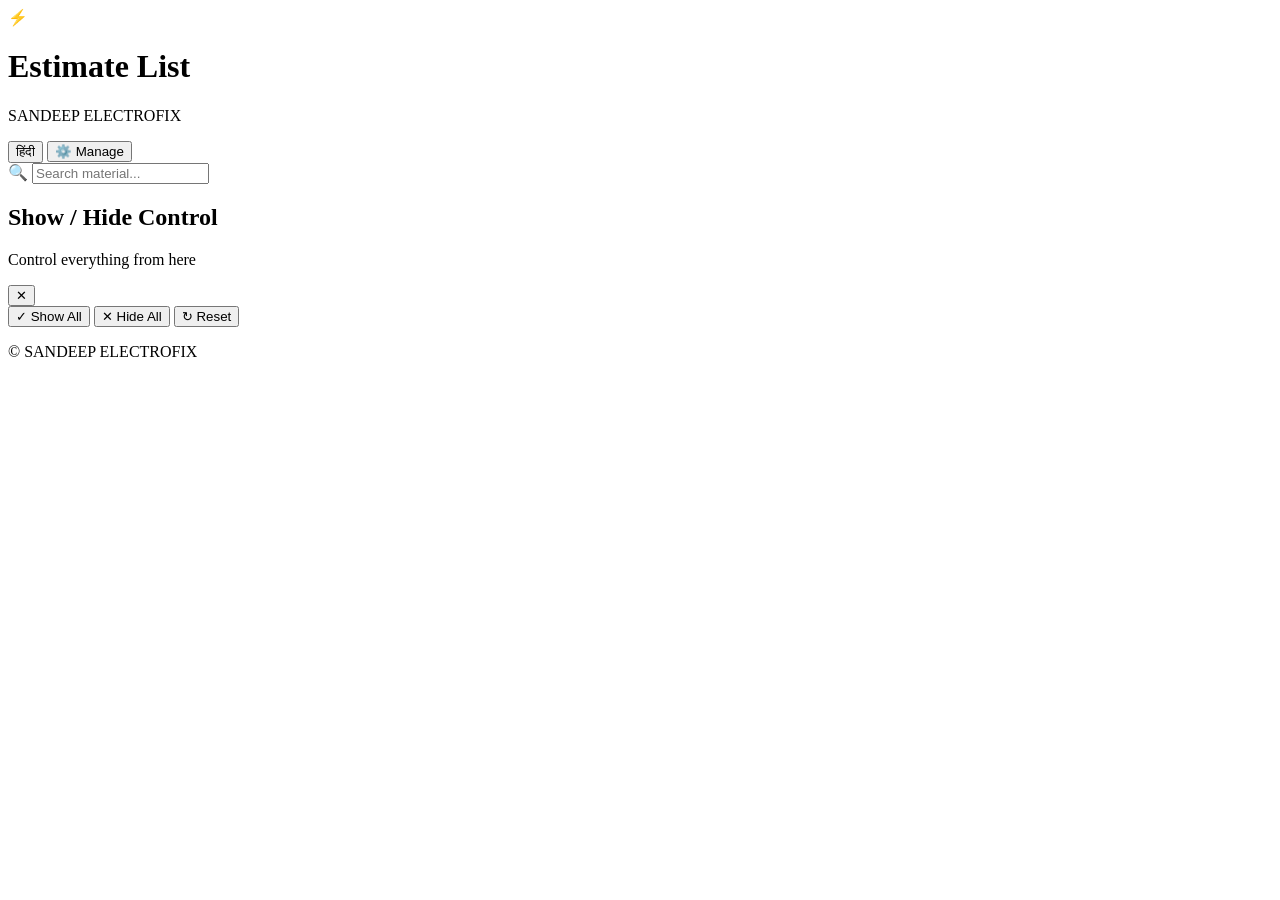
==== material estimates/index.html @ fdb000a6 "Add initial HTML structure for estimate list page" ====
<!DOCTYPE html>
<html lang="en">

<head>
    <meta charset="UTF-8">

    <meta name="viewport"
          content="width=device-width, initial-scale=1.0">

    <title>
        Estimate List - Sandeep ElectroFix
    </title>

    <link rel="stylesheet"
          href="style.css">
</head>

<body>

    <!-- =================================================
         HEADER
    ================================================== -->

    <header class="app-header">

        <div class="header-left">

            <div class="logo-icon">
                ⚡
            </div>

            <div>
                <h1>
                    Estimate List
                </h1>

                <p>
                    SANDEEP ELECTROFIX
                </p>
            </div>

        </div>


        <div class="header-actions">

            <button
                id="languageBtn"
                class="header-btn">
                हिंदी
            </button>

            <button
                id="manageBtn"
                class="header-btn">
                ⚙️ Manage
            </button>

        </div>

    </header>


    <!-- =================================================
         MAIN
    ================================================== -->

    <main class="main-container">


        <!-- SEARCH -->

        <div class="search-box">

            <span>
                🔍
            </span>

            <input
                type="text"
                id="searchInput"
                placeholder="Search material...">

        </div>


        <!-- =================================================
             NORMAL ESTIMATE LIST
        ================================================== -->

        <section
            id="estimateSection">

            <div
                id="categoryContainer"
                class="category-container">
            </div>

        </section>


        <!-- =================================================
             MANAGE PANEL
        ================================================== -->

        <section
            id="manageSection"
            class="manage-section hidden">


            <div class="manage-header">

                <div>

                    <h2>
                        Show / Hide Control
                    </h2>

                    <p>
                        Control everything from here
                    </p>

                </div>


                <button
                    id="closeManageBtn"
                    class="close-btn">

                    ✕

                </button>

            </div>


            <!-- GLOBAL CONTROLS -->

            <div class="global-controls">

                <button
                    id="showAllBtn"
                    class="control-btn show-btn">

                    ✓ Show All

                </button>


                <button
                    id="hideAllBtn"
                    class="control-btn hide-btn">

                    ✕ Hide All

                </button>


                <button
                    id="resetBtn"
                    class="control-btn reset-btn">

                    ↻ Reset

                </button>

            </div>


            <!-- TREE -->

            <div
                id="manageTree"
                class="manage-tree">
            </div>

        </section>

    </main>


    <!-- =================================================
         FOOTER
    ================================================== -->

    <footer>

        <p>
            © <span id="year"></span>
            SANDEEP ELECTROFIX
        </p>

    </footer>


    <!-- =================================================
         JAVASCRIPT
    ================================================== -->

    <script src="estimate-list.js"></script>

    <script src="app.js"></script>

</body>

</html>
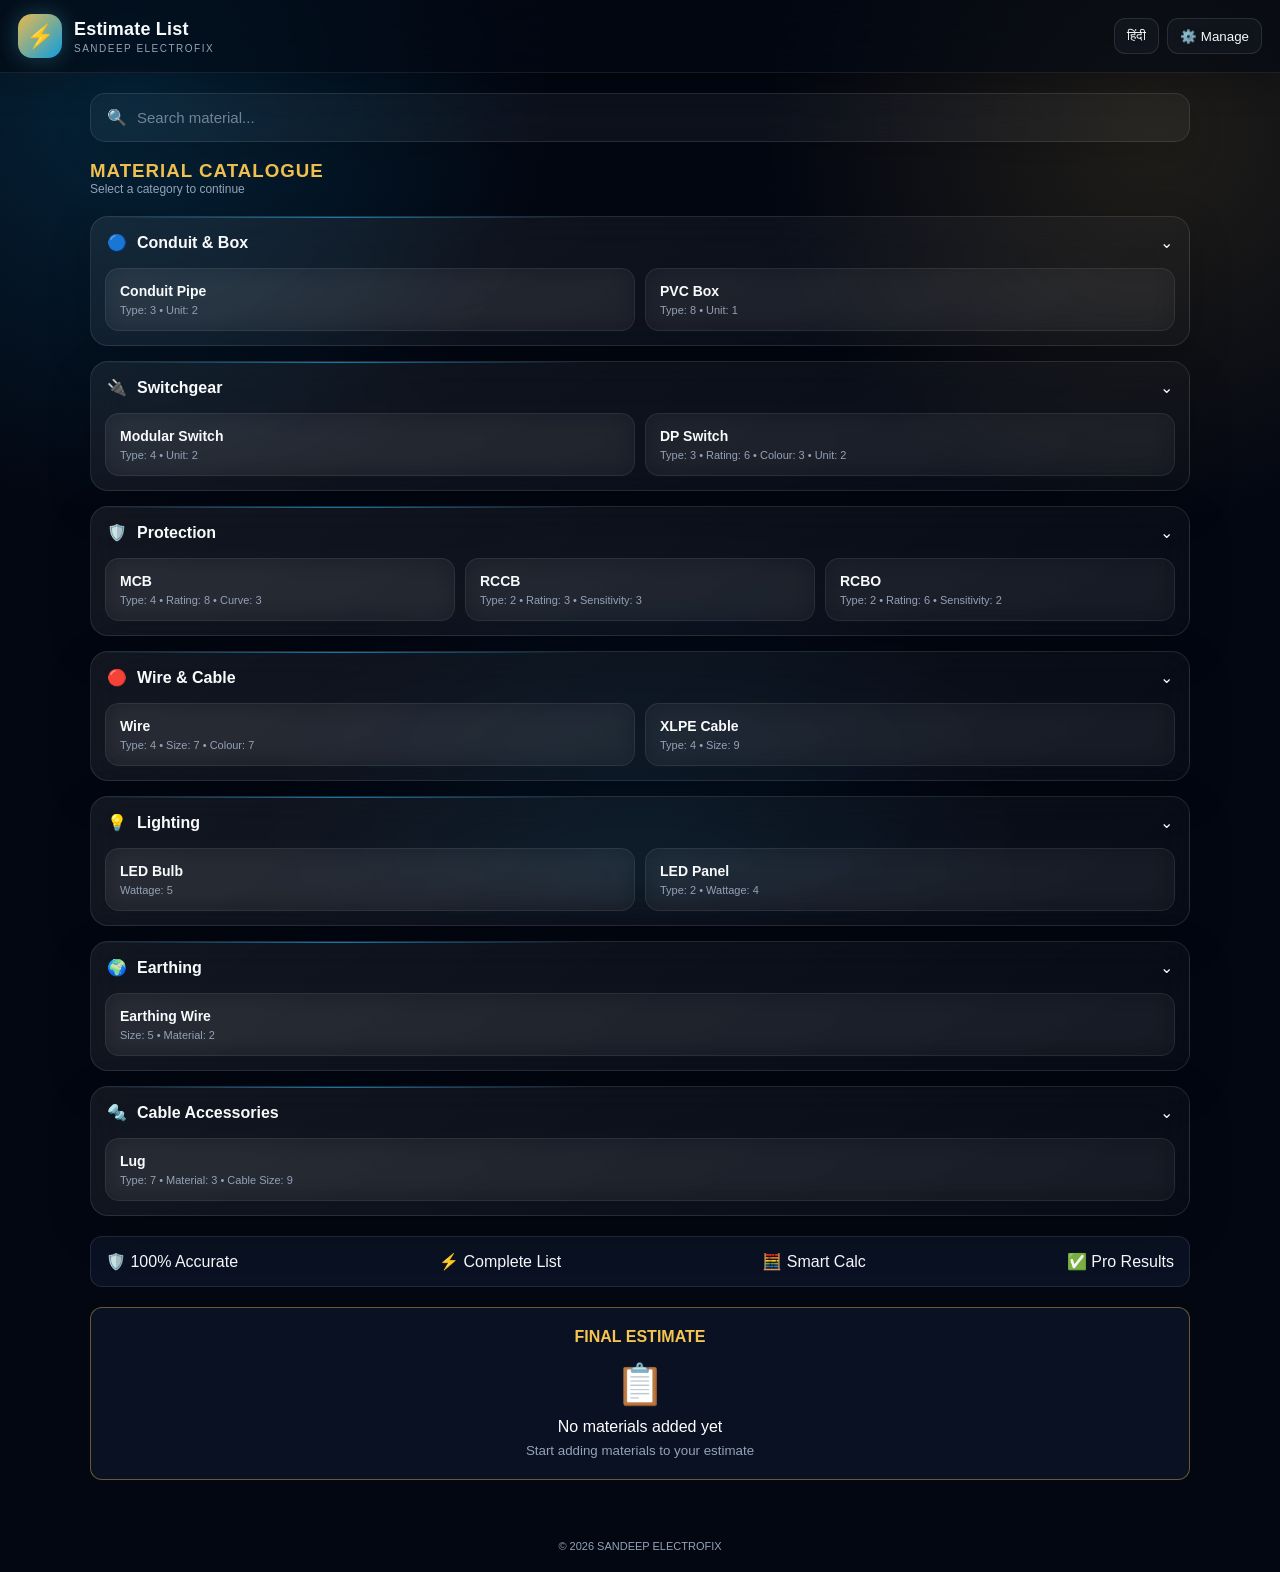
==== commit d3c9e351: "Add material catalogue and final estimate box" ====
--- a/material estimates/index.html
+++ b/material estimates/index.html
@@ -82,7 +82,33 @@
                 placeholder="Search material...">
 
         </div>
-
+<!-- Catalogue Heading -->
+<div class="section-title text-center" style="margin-bottom: 20px;">
+    <h3 style="color: #f5c451; letter-spacing: 1px;">MATERIAL CATALOGUE</h3>
+    <p style="color: #94a3b8; font-size: 12px;">Select a category to continue</p>
+</div>
+
+<!-- Category Grid (Aapka existing div) -->
+<div id="categoryContainer" class="category-container neon-grid"></div>
+
+<!-- Features Banner -->
+<div class="features-banner" style="display: flex; justify-content: space-between; background: #0A1122; padding: 15px; border-radius: 12px; margin-top: 20px; border: 1px solid rgba(255,255,255,0.1);">
+    <div class="feature">🛡️ 100% Accurate</div>
+    <div class="feature">⚡ Complete List</div>
+    <div class="feature">🧮 Smart Calc</div>
+    <div class="feature">✅ Pro Results</div>
+</div>
+
+<!-- Final Estimate Box -->
+<div class="final-estimate-box" style="background: #0A1122; padding: 20px; border-radius: 12px; margin-top: 20px; border: 1px solid rgba(245, 196, 81, 0.4); text-align: center;">
+    <h4 style="color: #f5c451; margin-bottom: 15px;">FINAL ESTIMATE</h4>
+    <div class="empty-state">
+        <div style="font-size: 40px;">📋</div>
+        <p style="color: white; margin: 10px 0 5px;">No materials added yet</p>
+        <small style="color: #94a3b8;">Start adding materials to your estimate</small>
+    </div>
+</div>
+        
 
         <!-- =================================================
              NORMAL ESTIMATE LIST
--- a/material estimates/style.css
+++ b/material estimates/style.css
@@ -0,0 +1,1302 @@
+/* =========================================================
+   SANDEEP ELECTROFIX
+   ESTIMATE LIST
+   PREMIUM GLASS / TRANSPARENT UI
+   Version 5.0
+========================================================= */
+
+:root {
+
+    --bg:
+        #030712;
+
+    --glass:
+        rgba(255,255,255,.045);
+
+    --glass-strong:
+        rgba(255,255,255,.075);
+
+    --glass-soft:
+        rgba(255,255,255,.025);
+
+    --border:
+        rgba(255,255,255,.11);
+
+    --border-blue:
+        rgba(14,165,233,.35);
+
+    --border-gold:
+        rgba(245,196,81,.35);
+
+    --gold:
+        #f5c451;
+
+    --blue:
+        #0ea5e9;
+
+    --green:
+        #22c55e;
+
+    --red:
+        #ef4444;
+
+    --text:
+        #f8fafc;
+
+    --muted:
+        #94a3b8;
+
+}
+
+
+/* =========================================================
+   RESET
+========================================================= */
+
+* {
+
+    margin: 0;
+
+    padding: 0;
+
+    box-sizing: border-box;
+
+}
+
+
+html {
+
+    scroll-behavior: smooth;
+
+}
+
+
+body {
+
+    min-height: 100vh;
+
+    color: var(--text);
+
+    font-family:
+        Arial,
+        sans-serif;
+
+    background:
+
+        radial-gradient(
+            circle at 10% 10%,
+            rgba(14,165,233,.18),
+            transparent 30%
+        ),
+
+        radial-gradient(
+            circle at 90% 15%,
+            rgba(245,196,81,.12),
+            transparent 28%
+        ),
+
+        radial-gradient(
+            circle at 50% 100%,
+            rgba(14,165,233,.08),
+            transparent 35%
+        ),
+
+        #030712;
+
+    background-attachment: fixed;
+
+}
+
+
+/* =========================================================
+   SCROLLBAR
+========================================================= */
+
+::-webkit-scrollbar {
+
+    width: 6px;
+
+}
+
+
+::-webkit-scrollbar-track {
+
+    background: transparent;
+
+}
+
+
+::-webkit-scrollbar-thumb {
+
+    background:
+        linear-gradient(
+            var(--blue),
+            var(--gold)
+        );
+
+    border-radius: 20px;
+
+}
+
+
+/* =========================================================
+   HEADER
+========================================================= */
+
+.app-header {
+
+    position: sticky;
+
+    top: 0;
+
+    z-index: 100;
+
+    display: flex;
+
+    justify-content: space-between;
+
+    align-items: center;
+
+    gap: 15px;
+
+    padding: 14px 18px;
+
+    background:
+        rgba(3,7,18,.58);
+
+    backdrop-filter:
+        blur(20px);
+
+    -webkit-backdrop-filter:
+        blur(20px);
+
+    border-bottom:
+        1px solid rgba(255,255,255,.08);
+
+    box-shadow:
+        0 10px 35px
+        rgba(0,0,0,.22);
+
+}
+
+
+/* =========================================================
+   HEADER LEFT
+========================================================= */
+
+.header-left {
+
+    display: flex;
+
+    align-items: center;
+
+    gap: 12px;
+
+}
+
+
+.logo-icon {
+
+    width: 44px;
+
+    height: 44px;
+
+    display: grid;
+
+    place-items: center;
+
+    border-radius: 14px;
+
+    background:
+        linear-gradient(
+            135deg,
+            rgba(245,196,81,.95),
+            rgba(14,165,233,.95)
+        );
+
+    color: #020617;
+
+    font-size: 23px;
+
+    box-shadow:
+
+        0 0 20px
+        rgba(14,165,233,.25),
+
+        0 0 35px
+        rgba(245,196,81,.12);
+
+}
+
+
+.app-header h1 {
+
+    font-size: 18px;
+
+    font-weight: 800;
+
+    letter-spacing: .2px;
+
+}
+
+
+.app-header p {
+
+    margin-top: 3px;
+
+    font-size: 10px;
+
+    color: var(--muted);
+
+    letter-spacing: 1.5px;
+
+}
+
+
+/* =========================================================
+   HEADER ACTIONS
+========================================================= */
+
+.header-actions {
+
+    display: flex;
+
+    gap: 8px;
+
+}
+
+
+.header-btn {
+
+    border:
+        1px solid rgba(255,255,255,.10);
+
+    background:
+        rgba(255,255,255,.045);
+
+    backdrop-filter:
+        blur(10px);
+
+    -webkit-backdrop-filter:
+        blur(10px);
+
+    color: var(--text);
+
+    padding: 9px 12px;
+
+    border-radius: 11px;
+
+    cursor: pointer;
+
+    transition:
+        .25s ease;
+
+}
+
+
+.header-btn:hover {
+
+    border-color:
+        var(--border-blue);
+
+    background:
+        rgba(14,165,233,.10);
+
+    transform:
+        translateY(-1px);
+
+    box-shadow:
+        0 0 18px
+        rgba(14,165,233,.12);
+
+}
+
+
+/* =========================================================
+   MAIN
+========================================================= */
+
+.main-container {
+
+    width:
+        min(
+            1100px,
+            calc(100% - 24px)
+        );
+
+    margin:
+        auto;
+
+    padding:
+        20px 0 40px;
+
+}
+
+
+/* =========================================================
+   SEARCH
+========================================================= */
+
+.search-box {
+
+    display: flex;
+
+    align-items: center;
+
+    gap: 10px;
+
+    padding: 14px 16px;
+
+    margin-bottom: 18px;
+
+    background:
+        rgba(255,255,255,.045);
+
+    border:
+        1px solid rgba(255,255,255,.10);
+
+    border-radius: 15px;
+
+    backdrop-filter:
+        blur(18px);
+
+    -webkit-backdrop-filter:
+        blur(18px);
+
+    box-shadow:
+        0 12px 35px
+        rgba(0,0,0,.16);
+
+    transition:
+        .25s ease;
+
+}
+
+
+.search-box:focus-within {
+
+    border-color:
+        rgba(14,165,233,.45);
+
+    box-shadow:
+        0 0 25px
+        rgba(14,165,233,.10);
+
+}
+
+
+.search-box input {
+
+    width: 100%;
+
+    border: none;
+
+    outline: none;
+
+    background: transparent;
+
+    color: var(--text);
+
+    font-size: 15px;
+
+}
+
+
+.search-box input::placeholder {
+
+    color:
+        rgba(148,163,184,.75);
+
+}
+
+
+/* =========================================================
+   CATEGORY CONTAINER
+========================================================= */
+
+.category-container {
+
+    display: grid;
+
+    gap: 15px;
+
+}
+
+
+/* =========================================================
+   CATEGORY CARD
+========================================================= */
+
+.category-card {
+
+    position: relative;
+
+    background:
+        linear-gradient(
+            145deg,
+            rgba(255,255,255,.065),
+            rgba(255,255,255,.025)
+        );
+
+    border:
+        1px solid rgba(255,255,255,.10);
+
+    border-radius: 18px;
+
+    overflow: hidden;
+
+    backdrop-filter:
+        blur(18px);
+
+    -webkit-backdrop-filter:
+        blur(18px);
+
+    box-shadow:
+        0 15px 45px
+        rgba(0,0,0,.20);
+
+    transition:
+        .25s ease;
+
+}
+
+
+.category-card::before {
+
+    content: "";
+
+    position: absolute;
+
+    top: 0;
+
+    left: 0;
+
+    width: 45%;
+
+    height: 1px;
+
+    background:
+        linear-gradient(
+            90deg,
+            transparent,
+            var(--blue),
+            transparent
+        );
+
+    opacity: .7;
+
+}
+
+
+.category-card:hover {
+
+    border-color:
+        rgba(14,165,233,.25);
+
+    box-shadow:
+        0 18px 55px
+        rgba(0,0,0,.28);
+
+}
+
+
+/* =========================================================
+   CATEGORY TITLE
+========================================================= */
+
+.category-title {
+
+    display: flex;
+
+    align-items: center;
+
+    justify-content: space-between;
+
+    padding: 16px;
+
+    cursor: pointer;
+
+    transition:
+        .2s ease;
+
+}
+
+
+.category-title:hover {
+
+    background:
+        rgba(255,255,255,.025);
+
+}
+
+
+.category-name {
+
+    display: flex;
+
+    align-items: center;
+
+    gap: 10px;
+
+    font-size: 16px;
+
+    font-weight: 700;
+
+}
+
+
+/* =========================================================
+   CATEGORY ITEMS
+========================================================= */
+
+.category-items {
+
+    display: grid;
+
+    grid-template-columns:
+        repeat(
+            auto-fit,
+            minmax(150px,1fr)
+        );
+
+    gap: 10px;
+
+    padding:
+        0 14px 14px;
+
+}
+
+
+/* =========================================================
+   MATERIAL CARD
+========================================================= */
+
+.material-card {
+
+    position: relative;
+
+    padding: 14px;
+
+    border-radius: 14px;
+
+    background:
+        rgba(255,255,255,.035);
+
+    border:
+        1px solid rgba(255,255,255,.08);
+
+    backdrop-filter:
+        blur(12px);
+
+    -webkit-backdrop-filter:
+        blur(12px);
+
+    cursor: pointer;
+
+    overflow: hidden;
+
+    transition:
+        transform .25s ease,
+        border-color .25s ease,
+        background .25s ease,
+        box-shadow .25s ease;
+
+}
+
+
+.material-card::before {
+
+    content: "";
+
+    position: absolute;
+
+    left: 0;
+
+    top: 0;
+
+    width: 3px;
+
+    height: 100%;
+
+    background:
+        linear-gradient(
+            180deg,
+            var(--blue),
+            var(--gold)
+        );
+
+    opacity: 0;
+
+    transition:
+        .25s ease;
+
+}
+
+
+.material-card:hover {
+
+    transform:
+        translateY(-3px);
+
+    border-color:
+        rgba(14,165,233,.35);
+
+    background:
+        rgba(14,165,233,.065);
+
+    box-shadow:
+        0 10px 30px
+        rgba(14,165,233,.08);
+
+}
+
+
+.material-card:hover::before {
+
+    opacity: 1;
+
+}
+
+
+.material-card h3 {
+
+    font-size: 14px;
+
+    font-weight: 700;
+
+}
+
+
+.material-card p {
+
+    margin-top: 5px;
+
+    color:
+        var(--muted);
+
+    font-size: 11px;
+
+}
+
+
+/* =========================================================
+   MANAGE SECTION
+========================================================= */
+
+.manage-section {
+
+    position: relative;
+
+    background:
+        rgba(255,255,255,.045);
+
+    border:
+        1px solid rgba(255,255,255,.11);
+
+    border-radius: 20px;
+
+    overflow: hidden;
+
+    backdrop-filter:
+        blur(22px);
+
+    -webkit-backdrop-filter:
+        blur(22px);
+
+    box-shadow:
+        0 20px 60px
+        rgba(0,0,0,.30);
+
+}
+
+
+.hidden {
+
+    display:
+        none !important;
+
+}
+
+
+/* =========================================================
+   MANAGE HEADER
+========================================================= */
+
+.manage-header {
+
+    display: flex;
+
+    justify-content: space-between;
+
+    align-items: center;
+
+    padding: 18px;
+
+    border-bottom:
+        1px solid rgba(255,255,255,.08);
+
+    background:
+        rgba(255,255,255,.025);
+
+}
+
+
+.manage-header h2 {
+
+    font-size: 18px;
+
+    font-weight: 800;
+
+}
+
+
+.manage-header p {
+
+    margin-top: 5px;
+
+    color:
+        var(--muted);
+
+    font-size: 12px;
+
+}
+
+
+/* =========================================================
+   CLOSE BUTTON
+========================================================= */
+
+.close-btn {
+
+    width: 38px;
+
+    height: 38px;
+
+    border: 1px solid
+        rgba(239,68,68,.20);
+
+    border-radius: 11px;
+
+    background:
+        rgba(239,68,68,.10);
+
+    color: #fff;
+
+    cursor: pointer;
+
+    transition:
+        .2s ease;
+
+}
+
+
+.close-btn:hover {
+
+    background:
+        rgba(239,68,68,.18);
+
+    border-color:
+        rgba(239,68,68,.40);
+
+    transform:
+        rotate(3deg);
+
+}
+
+
+/* =========================================================
+   GLOBAL CONTROLS
+========================================================= */
+
+.global-controls {
+
+    display: grid;
+
+    grid-template-columns:
+        repeat(3,1fr);
+
+    gap: 10px;
+
+    padding: 15px;
+
+    border-bottom:
+        1px solid rgba(255,255,255,.08);
+
+}
+
+
+.control-btn {
+
+    padding: 11px;
+
+    border-radius: 11px;
+
+    border:
+        1px solid rgba(255,255,255,.09);
+
+    color:
+        var(--text);
+
+    cursor: pointer;
+
+    background:
+        rgba(255,255,255,.035);
+
+    backdrop-filter:
+        blur(10px);
+
+    transition:
+        .2s ease;
+
+}
+
+
+.control-btn:hover {
+
+    transform:
+        translateY(-1px);
+
+    background:
+        rgba(255,255,255,.065);
+
+}
+
+
+.show-btn {
+
+    border-color:
+        rgba(34,197,94,.35);
+
+}
+
+
+.show-btn:hover {
+
+    box-shadow:
+        0 0 18px
+        rgba(34,197,94,.10);
+
+}
+
+
+.hide-btn {
+
+    border-color:
+        rgba(239,68,68,.35);
+
+}
+
+
+.hide-btn:hover {
+
+    box-shadow:
+        0 0 18px
+        rgba(239,68,68,.10);
+
+}
+
+
+.reset-btn {
+
+    border-color:
+        rgba(245,196,81,.35);
+
+}
+
+
+.reset-btn:hover {
+
+    box-shadow:
+        0 0 18px
+        rgba(245,196,81,.10);
+
+}
+
+
+/* =========================================================
+   TREE
+========================================================= */
+
+.manage-tree {
+
+    padding: 15px;
+
+}
+
+
+.tree-category {
+
+    margin-bottom: 12px;
+
+    border:
+        1px solid rgba(255,255,255,.08);
+
+    border-radius: 14px;
+
+    overflow: hidden;
+
+    background:
+        rgba(255,255,255,.025);
+
+}
+
+
+.tree-row {
+
+    display: flex;
+
+    align-items: center;
+
+    justify-content: space-between;
+
+    gap: 10px;
+
+    padding: 12px;
+
+    border-bottom:
+        1px solid rgba(255,255,255,.07);
+
+    transition:
+        .2s ease;
+
+}
+
+
+.tree-row:hover {
+
+    background:
+        rgba(255,255,255,.025);
+
+}
+
+
+.tree-row:last-child {
+
+    border-bottom:
+        none;
+
+}
+
+
+.tree-label {
+
+    display: flex;
+
+    align-items: center;
+
+    gap: 8px;
+
+}
+
+
+.tree-children {
+
+    padding-left: 20px;
+
+    background:
+        rgba(0,0,0,.12);
+
+}
+
+
+/* =========================================================
+   TOGGLE
+========================================================= */
+
+.toggle {
+
+    position: relative;
+
+    width: 44px;
+
+    height: 24px;
+
+    flex-shrink: 0;
+
+}
+
+
+.toggle input {
+
+    opacity: 0;
+
+    width: 0;
+
+    height: 0;
+
+}
+
+
+.slider {
+
+    position: absolute;
+
+    inset: 0;
+
+    cursor: pointer;
+
+    border-radius: 30px;
+
+    background:
+        rgba(71,85,105,.75);
+
+    border:
+        1px solid rgba(255,255,255,.10);
+
+    transition:
+        .25s ease;
+
+}
+
+
+.slider::before {
+
+    content: "";
+
+    position: absolute;
+
+    width: 18px;
+
+    height: 18px;
+
+    left: 3px;
+
+    top: 2px;
+
+    border-radius: 50%;
+
+    background:
+        #fff;
+
+    box-shadow:
+        0 2px 8px
+        rgba(0,0,0,.35);
+
+    transition:
+        .25s ease;
+
+}
+
+
+.toggle input:checked
++ .slider {
+
+    background:
+        linear-gradient(
+            90deg,
+            #16a34a,
+            var(--green)
+        );
+
+    border-color:
+        rgba(34,197,94,.45);
+
+    box-shadow:
+        0 0 14px
+        rgba(34,197,94,.18);
+
+}
+
+
+.toggle input:checked
++ .slider::before {
+
+    transform:
+        translateX(20px);
+
+}
+
+
+/* =========================================================
+   FOOTER
+========================================================= */
+
+footer {
+
+    padding: 20px;
+
+    text-align: center;
+
+    color:
+        var(--muted);
+
+    font-size: 11px;
+
+}
+
+
+/* =========================================================
+   MOBILE
+========================================================= */
+
+@media(max-width:600px) {
+
+    .app-header {
+
+        padding:
+            11px 12px;
+
+    }
+
+
+    .logo-icon {
+
+        width: 40px;
+
+        height: 40px;
+
+        font-size: 20px;
+
+    }
+
+
+    .app-header h1 {
+
+        font-size: 16px;
+
+    }
+
+
+    .app-header p {
+
+        font-size: 9px;
+
+    }
+
+
+    .header-actions {
+
+        gap: 5px;
+
+    }
+
+
+    .header-btn {
+
+        padding: 8px 9px;
+
+        font-size: 11px;
+
+    }
+
+
+    .main-container {
+
+        width:
+            calc(100% - 16px);
+
+        padding-top: 14px;
+
+    }
+
+
+    .search-box {
+
+        margin-bottom: 14px;
+
+    }
+
+
+    .category-card {
+
+        border-radius: 16px;
+
+    }
+
+
+    .category-items {
+
+        grid-template-columns:
+            repeat(2,1fr);
+
+        gap: 8px;
+
+        padding:
+            0 10px 10px;
+
+    }
+
+
+    .material-card {
+
+        padding: 12px;
+
+    }
+
+
+    .global-controls {
+
+        grid-template-columns:
+            1fr;
+
+    }
+
+
+    .manage-header {
+
+        padding: 15px;
+
+    }
+
+
+    .manage-tree {
+
+        padding: 10px;
+
+    }
+
+}
+
+
+/* =========================================================
+   SMALL MOBILE
+========================================================= */
+
+@media(max-width:380px) {
+
+    .category-items {
+
+        grid-template-columns:
+            1fr;
+
+    }
+
+
+    .header-btn {
+
+        padding:
+            7px;
+
+        font-size: 10px;
+
+    }
+
+
+    .logo-icon {
+
+        width: 38px;
+
+        height: 38px;
+
+    }
+
+}
+
+
+/* =========================================================
+   REDUCED MOTION
+========================================================= */
+
+@media(prefers-reduced-motion:reduce) {
+
+    * {
+
+        transition: none !important;
+
+        animation: none !important;
+
+        scroll-behavior: auto !important;
+
+    }
+
+}
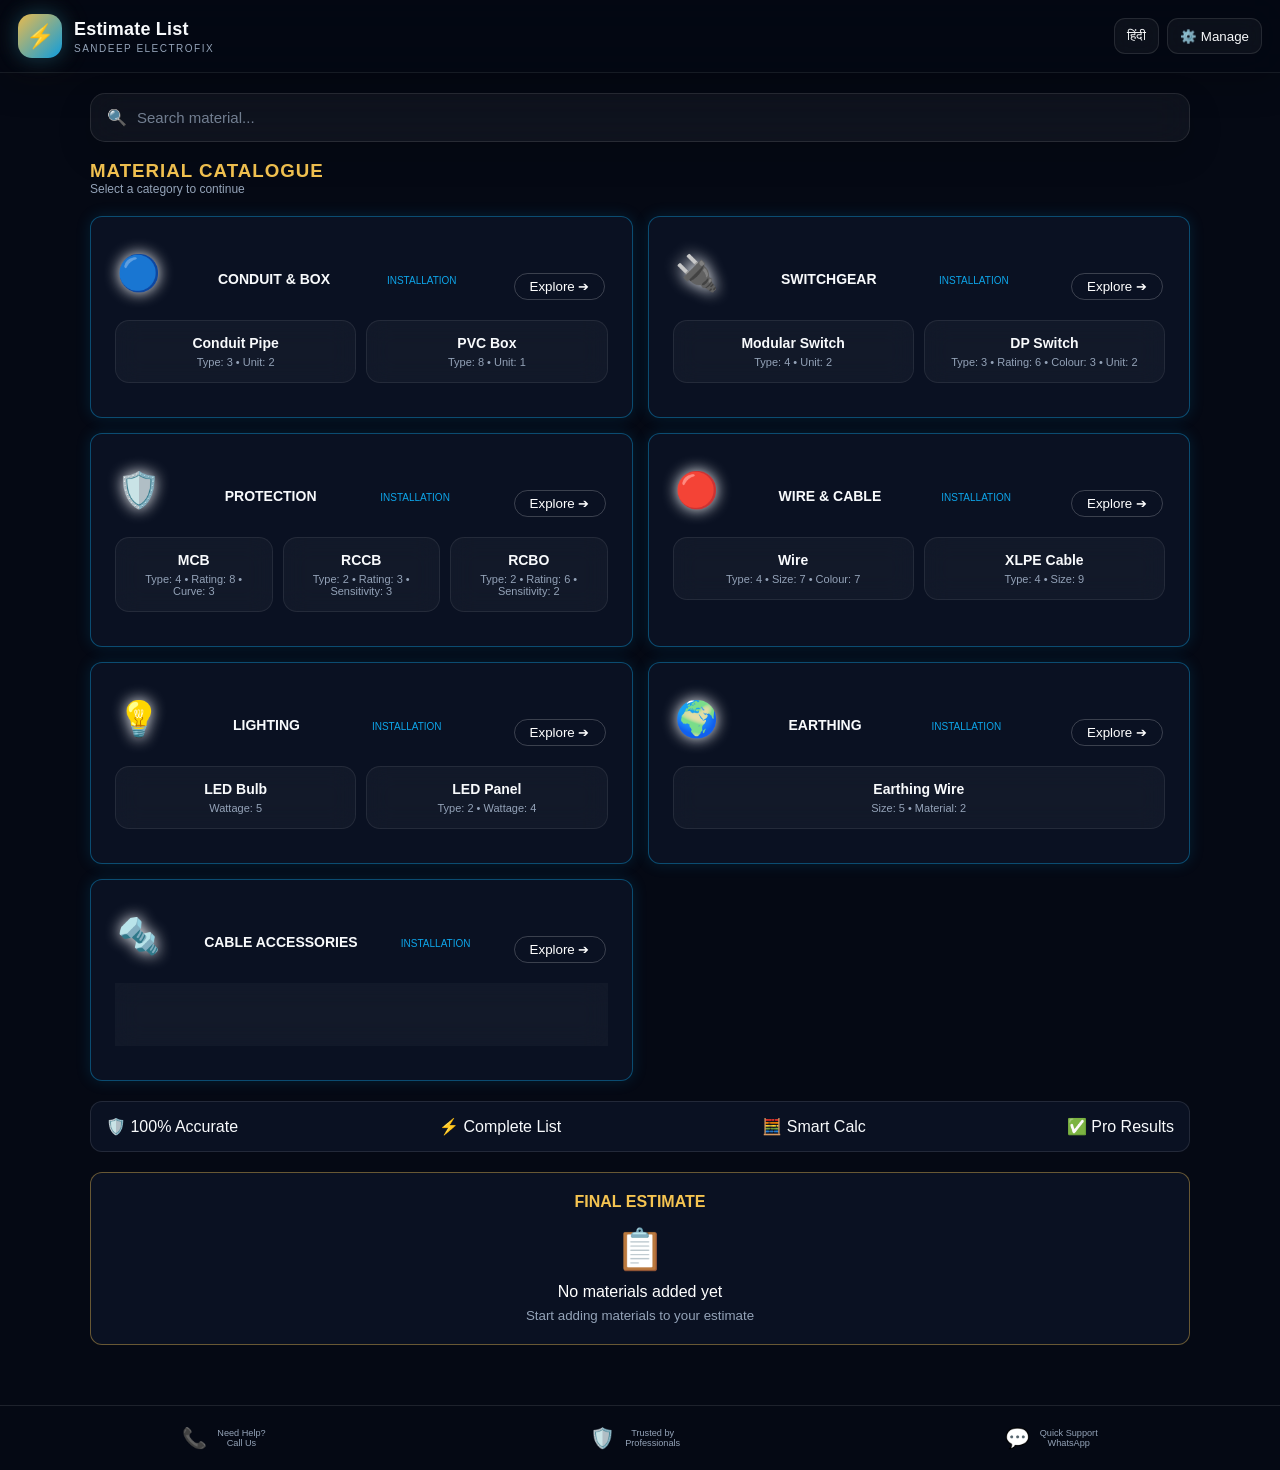
==== commit a606aa2e: "Revamp footer with contact and support information" ====
--- a/material estimates/index.html
+++ b/material estimates/index.html
@@ -209,16 +209,14 @@
          FOOTER
     ================================================== -->
 
-    <footer>
-
-        <p>
-            © <span id="year"></span>
-            SANDEEP ELECTROFIX
-        </p>
-
+    <footer style="display: flex; justify-content: space-around; padding: 20px; background: #050914; border-top: 1px solid rgba(255,255,255,0.1); margin-top: 20px;">
+        <div style="display: flex; gap: 10px; align-items: center;"><span style="font-size: 20px;">📞</span> <small>Need Help?<br>Call Us</small></div>
+        <div style="display: flex; gap: 10px; align-items: center;"><span style="font-size: 20px;">🛡️</span> <small>Trusted by<br>Professionals</small></div>
+        <div style="display: flex; gap: 10px; align-items: center;"><span style="font-size: 20px;">💬</span> <small>Quick Support<br>WhatsApp</small></div>
     </footer>
 
 
+
     <!-- =================================================
          JAVASCRIPT
     ================================================== -->
--- a/material estimates/style.css
+++ b/material estimates/style.css
@@ -1300,3 +1300,38 @@
     }
 
 }
+
+
+/* =========================================================
+   Sandeep Electrofix - Neon Theme Overrides
+========================================================= */
+
+body {
+    background: #050914 !important; 
+}
+
+.category-container {
+    display: grid;
+    grid-template-columns: repeat(2, 1fr);
+    gap: 15px;
+}
+
+.category-card {
+    background: #0A1122 !important; 
+    border-radius: 12px !important;
+    padding: 20px 10px !important;
+    text-align: center;
+    border: 1px solid rgba(14, 165, 233, 0.4) !important;
+    box-shadow: 0 0 15px rgba(14, 165, 233, 0.15) !important;
+    transition: 0.3s ease;
+}
+
+.category-card::before {
+    display: none; /* Purane design ki line ko hide karne ke liye */
+}
+
+.category-card:hover {
+    border-color: rgba(14, 165, 233, 0.8) !important;
+    box-shadow: 0 0 25px rgba(14, 165, 233, 0.4) !important;
+    transform: translateY(-2px) !important;
+}
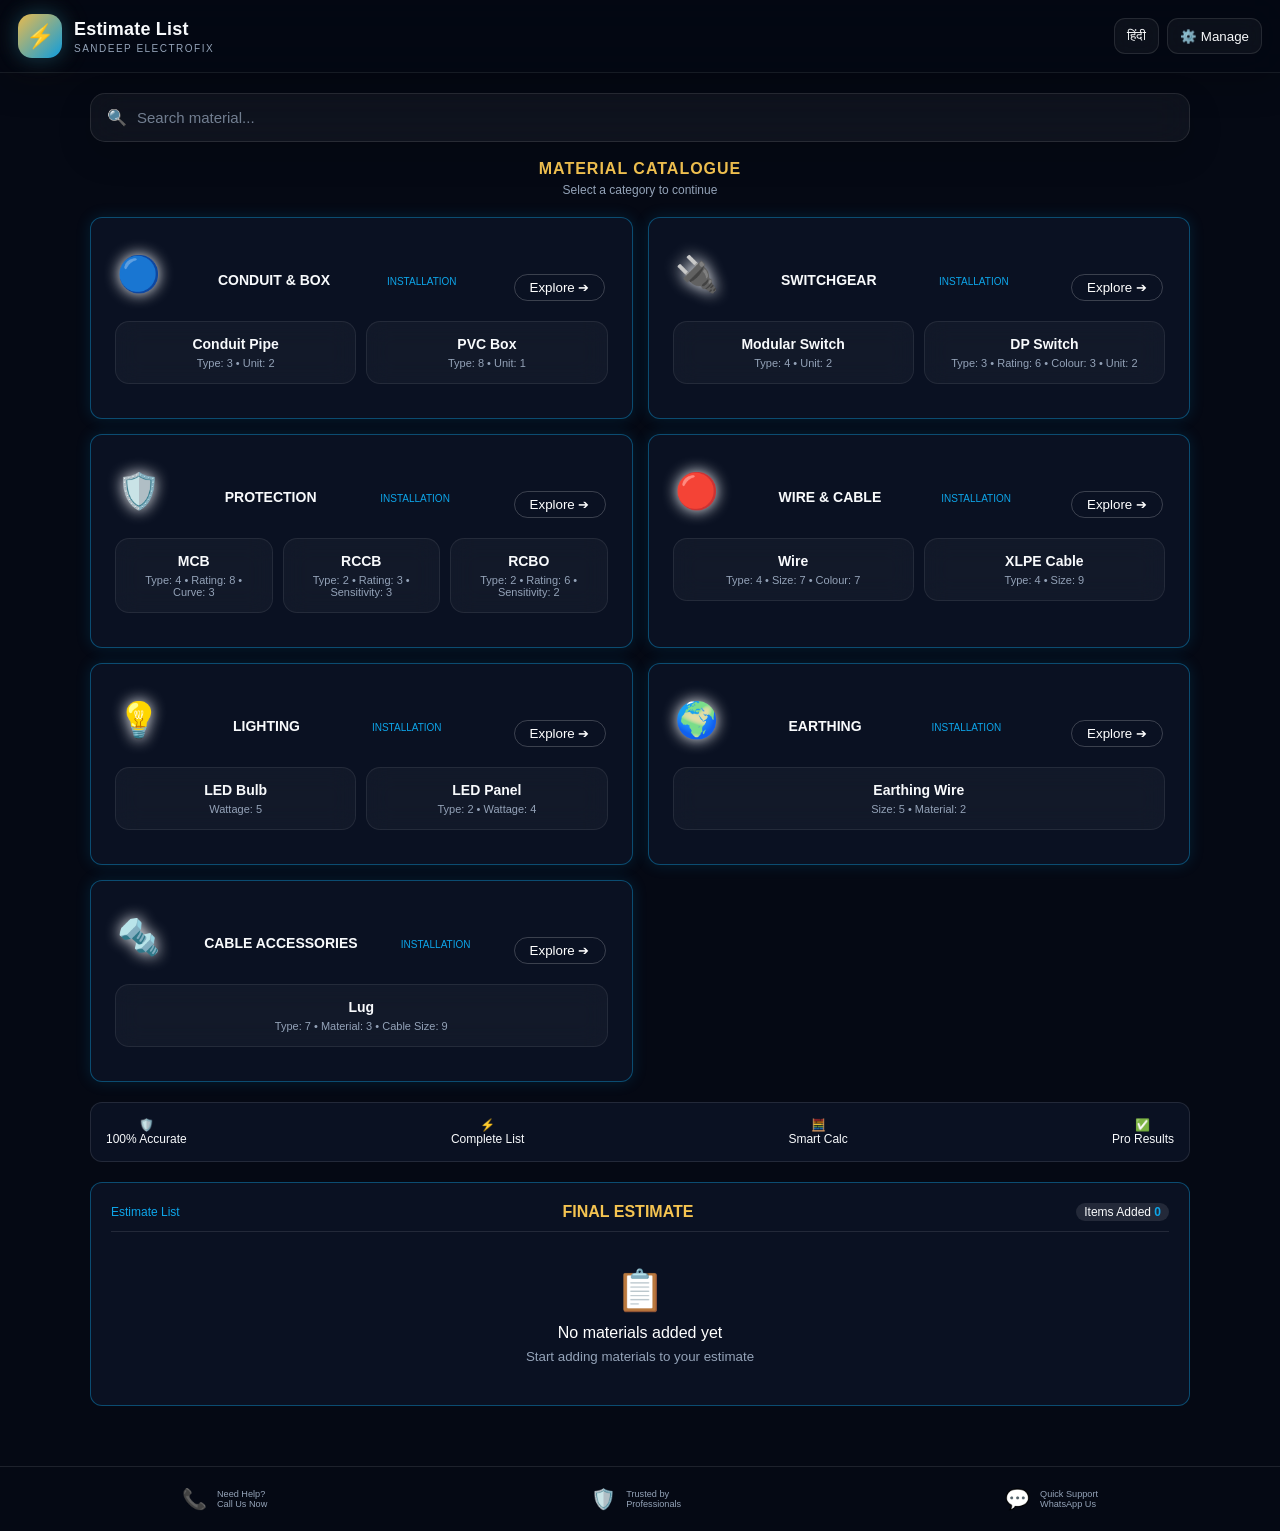
==== commit 7661d0a7: "Refactor HTML structure and improve formatting" ====
--- a/material estimates/index.html
+++ b/material estimates/index.html
@@ -3,228 +3,100 @@
 
 <head>
     <meta charset="UTF-8">
-
-    <meta name="viewport"
-          content="width=device-width, initial-scale=1.0">
-
-    <title>
-        Estimate List - Sandeep ElectroFix
-    </title>
-
-    <link rel="stylesheet"
-          href="style.css">
+    <meta name="viewport" content="width=device-width, initial-scale=1.0">
+    <title>Estimate List - Sandeep ElectroFix</title>
+    <link rel="stylesheet" href="style.css">
 </head>
 
 <body>
 
-    <!-- =================================================
-         HEADER
-    ================================================== -->
-
     <header class="app-header">
-
         <div class="header-left">
-
-            <div class="logo-icon">
-                ⚡
+            <div class="logo-icon">⚡</div>
+            <div>
+                <h1>Estimate List</h1>
+                <p>SANDEEP ELECTROFIX</p>
             </div>
-
-            <div>
-                <h1>
-                    Estimate List
-                </h1>
-
-                <p>
-                    SANDEEP ELECTROFIX
-                </p>
-            </div>
-
         </div>
 
-
         <div class="header-actions">
-
-            <button
-                id="languageBtn"
-                class="header-btn">
-                हिंदी
-            </button>
-
-            <button
-                id="manageBtn"
-                class="header-btn">
-                ⚙️ Manage
-            </button>
-
+            <button id="languageBtn" class="header-btn">हिंदी</button>
+            <button id="manageBtn" class="header-btn">⚙️ Manage</button>
         </div>
-
     </header>
-
-
-    <!-- =================================================
-         MAIN
-    ================================================== -->
 
     <main class="main-container">
 
+        <div class="search-box">
+            <span>🔍</span>
+            <input type="text" id="searchInput" placeholder="Search material...">
+        </div>
 
-        <!-- SEARCH -->
+        <section id="estimateSection">
 
-        <div class="search-box">
+            <!-- CATALOGUE HEADING -->
+            <div class="section-title" style="text-align: center; margin-bottom: 20px;">
+                <h3 style="color: #f5c451; letter-spacing: 1px; font-size: 16px;">MATERIAL CATALOGUE</h3>
+                <p style="color: #94a3b8; font-size: 12px; margin-top: 5px;">Select a category to continue</p>
+            </div>
 
-            <span>
-                🔍
-            </span>
+            <!-- CATEGORY GRID -->
+            <div id="categoryContainer" class="category-container neon-grid"></div>
 
-            <input
-                type="text"
-                id="searchInput"
-                placeholder="Search material...">
+            <!-- FEATURES BANNER -->
+            <div class="features-banner" style="display: flex; justify-content: space-between; background: #0A1122; padding: 15px; border-radius: 12px; margin-top: 20px; border: 1px solid rgba(255,255,255,0.1); font-size: 12px;">
+                <div class="feature" style="text-align: center;">🛡️<br>100% Accurate</div>
+                <div class="feature" style="text-align: center;">⚡<br>Complete List</div>
+                <div class="feature" style="text-align: center;">🧮<br>Smart Calc</div>
+                <div class="feature" style="text-align: center;">✅<br>Pro Results</div>
+            </div>
 
-        </div>
-<!-- Catalogue Heading -->
-<div class="section-title text-center" style="margin-bottom: 20px;">
-    <h3 style="color: #f5c451; letter-spacing: 1px;">MATERIAL CATALOGUE</h3>
-    <p style="color: #94a3b8; font-size: 12px;">Select a category to continue</p>
-</div>
-
-<!-- Category Grid (Aapka existing div) -->
-<div id="categoryContainer" class="category-container neon-grid"></div>
-
-<!-- Features Banner -->
-<div class="features-banner" style="display: flex; justify-content: space-between; background: #0A1122; padding: 15px; border-radius: 12px; margin-top: 20px; border: 1px solid rgba(255,255,255,0.1);">
-    <div class="feature">🛡️ 100% Accurate</div>
-    <div class="feature">⚡ Complete List</div>
-    <div class="feature">🧮 Smart Calc</div>
-    <div class="feature">✅ Pro Results</div>
-</div>
-
-<!-- Final Estimate Box -->
-<div class="final-estimate-box" style="background: #0A1122; padding: 20px; border-radius: 12px; margin-top: 20px; border: 1px solid rgba(245, 196, 81, 0.4); text-align: center;">
-    <h4 style="color: #f5c451; margin-bottom: 15px;">FINAL ESTIMATE</h4>
-    <div class="empty-state">
-        <div style="font-size: 40px;">📋</div>
-        <p style="color: white; margin: 10px 0 5px;">No materials added yet</p>
-        <small style="color: #94a3b8;">Start adding materials to your estimate</small>
-    </div>
-</div>
-        
-
-        <!-- =================================================
-             NORMAL ESTIMATE LIST
-        ================================================== -->
-
-        <section
-            id="estimateSection">
-
-            <div
-                id="categoryContainer"
-                class="category-container">
+            <!-- FINAL ESTIMATE BOX -->
+            <div class="final-estimate-box" style="background: #0A1122; padding: 20px; border-radius: 12px; margin-top: 20px; border: 1px solid rgba(14, 165, 233, 0.4); text-align: center;">
+                <div style="display: flex; justify-content: space-between; align-items: center; margin-bottom: 15px; border-bottom: 1px solid rgba(255,255,255,0.1); padding-bottom: 10px;">
+                    <span style="color: #0ea5e9; font-size: 12px;">Estimate List</span>
+                    <h4 style="color: #f5c451; margin: 0;">FINAL ESTIMATE</h4>
+                    <span style="background: rgba(255,255,255,0.1); padding: 2px 8px; border-radius: 10px; font-size: 12px;">Items Added <strong style="color: #0ea5e9;">0</strong></span>
+                </div>
+                <div class="empty-state" style="padding: 20px 0;">
+                    <div style="font-size: 40px;">📋</div>
+                    <p style="color: white; margin: 10px 0 5px;">No materials added yet</p>
+                    <small style="color: #94a3b8;">Start adding materials to your estimate</small>
+                </div>
             </div>
 
         </section>
 
-
-        <!-- =================================================
-             MANAGE PANEL
-        ================================================== -->
-
-        <section
-            id="manageSection"
-            class="manage-section hidden">
-
-
+        <!-- MANAGE PANEL -->
+        <section id="manageSection" class="manage-section hidden">
             <div class="manage-header">
-
                 <div>
-
-                    <h2>
-                        Show / Hide Control
-                    </h2>
-
-                    <p>
-                        Control everything from here
-                    </p>
-
+                    <h2>Show / Hide Control</h2>
+                    <p>Control everything from here</p>
                 </div>
-
-
-                <button
-                    id="closeManageBtn"
-                    class="close-btn">
-
-                    ✕
-
-                </button>
-
+                <button id="closeManageBtn" class="close-btn">✕</button>
             </div>
 
-
-            <!-- GLOBAL CONTROLS -->
-
             <div class="global-controls">
-
-                <button
-                    id="showAllBtn"
-                    class="control-btn show-btn">
-
-                    ✓ Show All
-
-                </button>
-
-
-                <button
-                    id="hideAllBtn"
-                    class="control-btn hide-btn">
-
-                    ✕ Hide All
-
-                </button>
-
-
-                <button
-                    id="resetBtn"
-                    class="control-btn reset-btn">
-
-                    ↻ Reset
-
-                </button>
-
+                <button id="showAllBtn" class="control-btn show-btn">✓ Show All</button>
+                <button id="hideAllBtn" class="control-btn hide-btn">✕ Hide All</button>
+                <button id="resetBtn" class="control-btn reset-btn">↻ Reset</button>
             </div>
 
-
-            <!-- TREE -->
-
-            <div
-                id="manageTree"
-                class="manage-tree">
-            </div>
-
+            <div id="manageTree" class="manage-tree"></div>
         </section>
 
     </main>
 
-
-    <!-- =================================================
-         FOOTER
-    ================================================== -->
-
+    <!-- NEW FOOTER -->
     <footer style="display: flex; justify-content: space-around; padding: 20px; background: #050914; border-top: 1px solid rgba(255,255,255,0.1); margin-top: 20px;">
-        <div style="display: flex; gap: 10px; align-items: center;"><span style="font-size: 20px;">📞</span> <small>Need Help?<br>Call Us</small></div>
-        <div style="display: flex; gap: 10px; align-items: center;"><span style="font-size: 20px;">🛡️</span> <small>Trusted by<br>Professionals</small></div>
-        <div style="display: flex; gap: 10px; align-items: center;"><span style="font-size: 20px;">💬</span> <small>Quick Support<br>WhatsApp</small></div>
+        <div style="display: flex; gap: 10px; align-items: center;"><span style="font-size: 20px;">📞</span> <small style="text-align: left;">Need Help?<br>Call Us Now</small></div>
+        <div style="display: flex; gap: 10px; align-items: center;"><span style="font-size: 20px;">🛡️</span> <small style="text-align: left;">Trusted by<br>Professionals</small></div>
+        <div style="display: flex; gap: 10px; align-items: center;"><span style="font-size: 20px;">💬</span> <small style="text-align: left;">Quick Support<br>WhatsApp Us</small></div>
     </footer>
 
-
-
-    <!-- =================================================
-         JAVASCRIPT
-    ================================================== -->
-
     <script src="estimate-list.js"></script>
-
     <script src="app.js"></script>
 
 </body>
-
 </html>
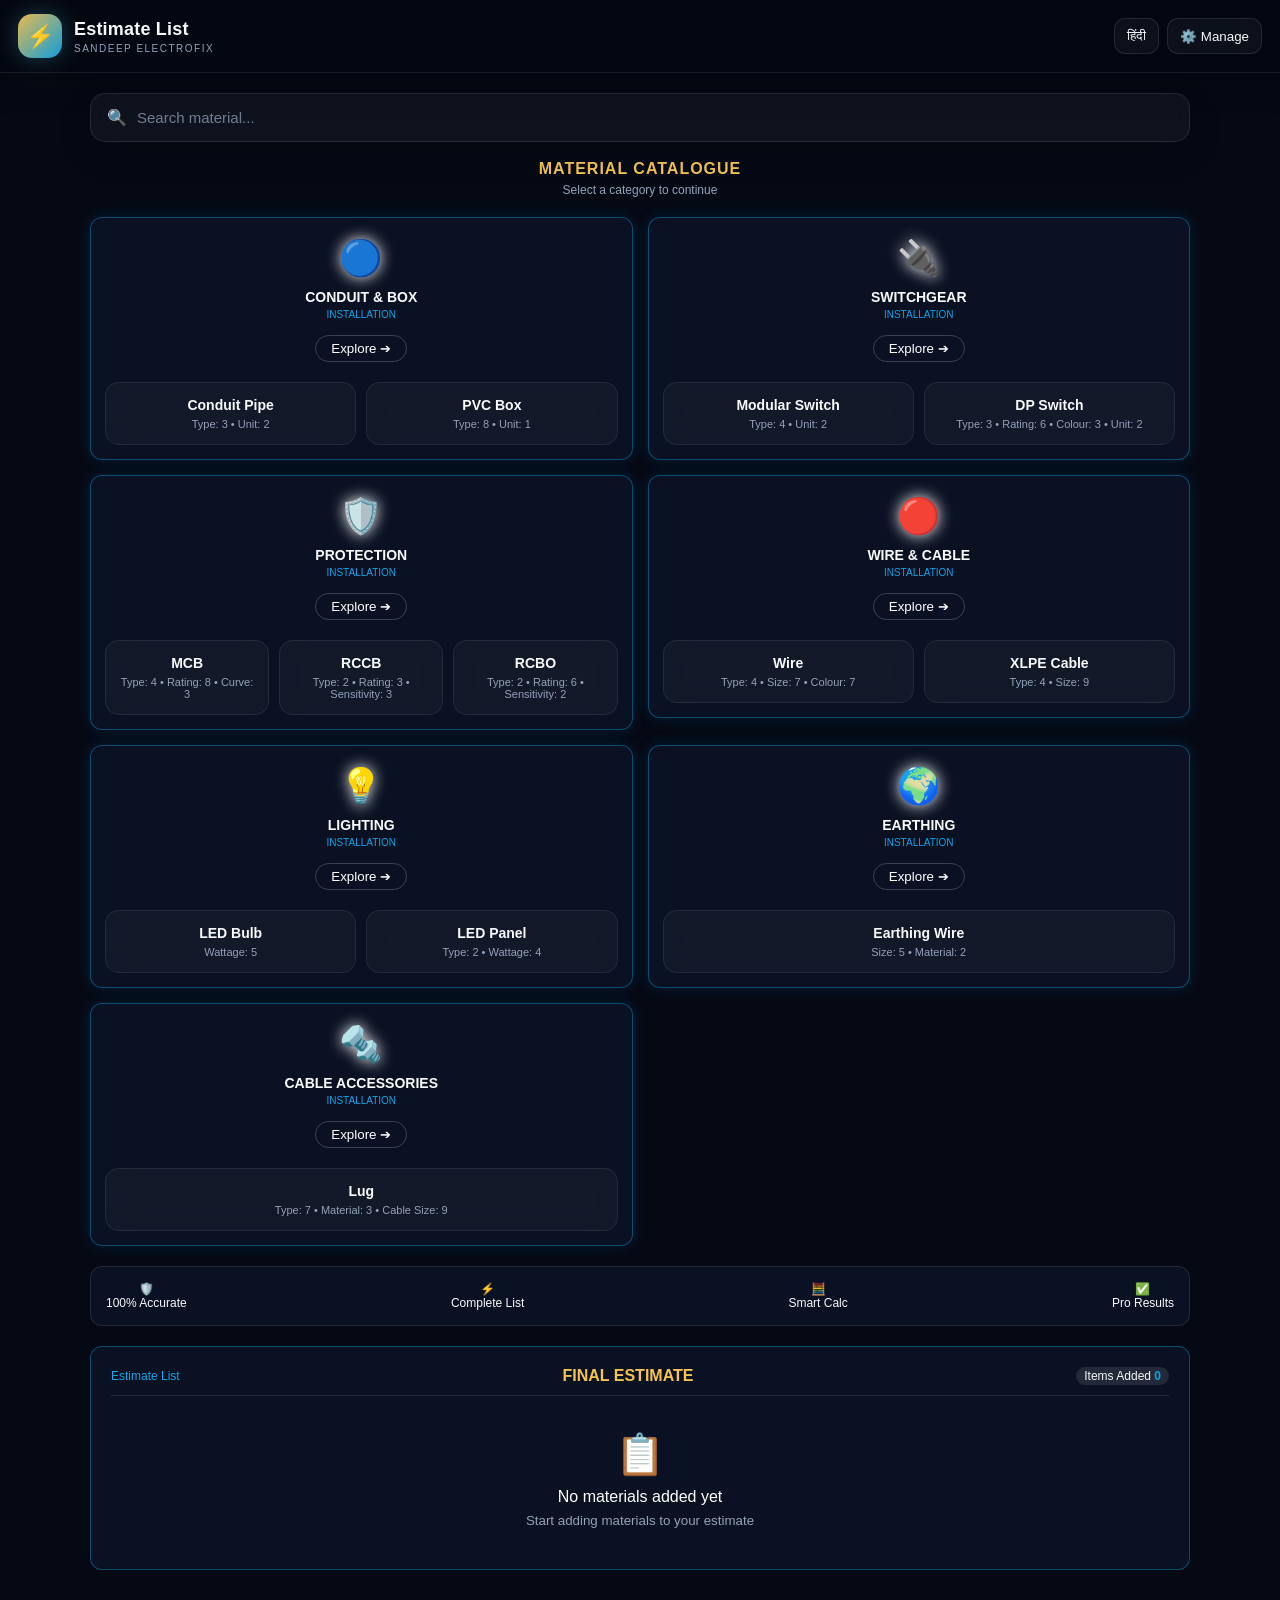
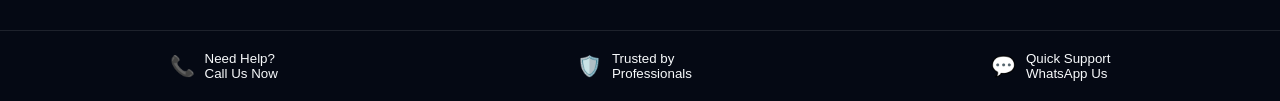
==== commit 0ba16d7b: "Implement material modal popup in index.html Added a modal popup for material details with a title, " ====
--- a/material estimates/index.html
+++ b/material estimates/index.html
@@ -88,6 +88,25 @@
 
     </main>
 
+    <!-- MATERIAL MODAL POPUP -->
+    <div id="materialModal" class="modal-overlay hidden">
+        <div class="modal-content">
+            <div class="modal-header">
+                <h3 id="modalTitle" style="color: #f5c451; margin: 0;">Material Name</h3>
+                <button onclick="closeModal()" class="close-btn" style="width: 32px; height: 32px; display: flex; align-items: center; justify-content: center;">✕</button>
+            </div>
+            <div class="modal-body" id="modalBody">
+                <!-- Data from JS will load here -->
+            </div>
+            <div class="modal-footer" style="margin-top: 20px;">
+                <button onclick="addToCart()" class="header-btn" style="width: 100%; background: rgba(14,165,233,0.15); border-color: #0ea5e9; color: #0ea5e9; font-weight: bold; font-size: 16px; padding: 12px;">+ Add to Estimate</button>
+            </div>
+        </div>
+    </div>
+    
+
+
+    
     <!-- NEW FOOTER -->
     <footer style="display: flex; justify-content: space-around; padding: 20px; background: #050914; border-top: 1px solid rgba(255,255,255,0.1); margin-top: 20px;">
         <div style="display: flex; gap: 10px; align-items: center;"><span style="font-size: 20px;">📞</span> <small style="text-align: left;">Need Help?<br>Call Us Now</small></div>
--- a/material estimates/style.css
+++ b/material estimates/style.css
@@ -6,1299 +6,134 @@
 ========================================================= */
 
 :root {
-
-    --bg:
-        #030712;
-
-    --glass:
-        rgba(255,255,255,.045);
-
-    --glass-strong:
-        rgba(255,255,255,.075);
-
-    --glass-soft:
-        rgba(255,255,255,.025);
-
-    --border:
-        rgba(255,255,255,.11);
-
-    --border-blue:
-        rgba(14,165,233,.35);
-
-    --border-gold:
-        rgba(245,196,81,.35);
-
-    --gold:
-        #f5c451;
-
-    --blue:
-        #0ea5e9;
-
-    --green:
-        #22c55e;
-
-    --red:
-        #ef4444;
-
-    --text:
-        #f8fafc;
-
-    --muted:
-        #94a3b8;
-
+    --bg: #030712;
+    --glass: rgba(255,255,255,.045);
+    --glass-strong: rgba(255,255,255,.075);
+    --glass-soft: rgba(255,255,255,.025);
+    --border: rgba(255,255,255,.11);
+    --border-blue: rgba(14,165,233,.35);
+    --border-gold: rgba(245,196,81,.35);
+    --gold: #f5c451;
+    --blue: #0ea5e9;
+    --green: #22c55e;
+    --red: #ef4444;
+    --text: #f8fafc;
+    --muted: #94a3b8;
 }
 
+* { margin: 0; padding: 0; box-sizing: border-box; }
+html { scroll-behavior: smooth; }
 
-/* =========================================================
-   RESET
-========================================================= */
-
-* {
-
-    margin: 0;
-
-    padding: 0;
-
-    box-sizing: border-box;
-
+body {
+    min-height: 100vh;
+    color: var(--text);
+    font-family: Arial, sans-serif;
+    background: #030712;
+    background-attachment: fixed;
 }
 
+::-webkit-scrollbar { width: 6px; }
+::-webkit-scrollbar-track { background: transparent; }
+::-webkit-scrollbar-thumb { background: linear-gradient(var(--blue), var(--gold)); border-radius: 20px; }
 
-html {
-
-    scroll-behavior: smooth;
-
+.app-header {
+    position: sticky; top: 0; z-index: 100; display: flex; justify-content: space-between; align-items: center; gap: 15px; padding: 14px 18px;
+    background: rgba(3,7,18,.58); backdrop-filter: blur(20px); -webkit-backdrop-filter: blur(20px); border-bottom: 1px solid rgba(255,255,255,.08); box-shadow: 0 10px 35px rgba(0,0,0,.22);
 }
 
+.header-left { display: flex; align-items: center; gap: 12px; }
+.logo-icon { width: 44px; height: 44px; display: grid; place-items: center; border-radius: 14px; background: linear-gradient(135deg, rgba(245,196,81,.95), rgba(14,165,233,.95)); color: #020617; font-size: 23px; box-shadow: 0 0 20px rgba(14,165,233,.25), 0 0 35px rgba(245,196,81,.12); }
+.app-header h1 { font-size: 18px; font-weight: 800; letter-spacing: .2px; }
+.app-header p { margin-top: 3px; font-size: 10px; color: var(--muted); letter-spacing: 1.5px; }
 
-body {
+.header-actions { display: flex; gap: 8px; }
+.header-btn {
+    border: 1px solid rgba(255,255,255,.10); background: rgba(255,255,255,.045); backdrop-filter: blur(10px); -webkit-backdrop-filter: blur(10px);
+    color: var(--text); padding: 9px 12px; border-radius: 11px; cursor: pointer; transition: .25s ease;
+}
+.header-btn:hover { border-color: var(--border-blue); background: rgba(14,165,233,.10); transform: translateY(-1px); box-shadow: 0 0 18px rgba(14,165,233,.12); }
 
-    min-height: 100vh;
+.main-container { width: min(1100px, calc(100% - 24px)); margin: auto; padding: 20px 0 40px; }
 
-    color: var(--text);
+.search-box {
+    display: flex; align-items: center; gap: 10px; padding: 14px 16px; margin-bottom: 18px;
+    background: rgba(255,255,255,.045); border: 1px solid rgba(255,255,255,.10); border-radius: 15px; backdrop-filter: blur(18px); -webkit-backdrop-filter: blur(18px); box-shadow: 0 12px 35px rgba(0,0,0,.16); transition: .25s ease;
+}
+.search-box:focus-within { border-color: rgba(14,165,233,.45); box-shadow: 0 0 25px rgba(14,165,233,.10); }
+.search-box input { width: 100%; border: none; outline: none; background: transparent; color: var(--text); font-size: 15px; }
+.search-box input::placeholder { color: rgba(148,163,184,.75); }
 
-    font-family:
-        Arial,
-        sans-serif;
+.category-items { display: grid; grid-template-columns: repeat(auto-fit, minmax(150px,1fr)); gap: 10px; padding: 0 14px 14px; }
+.material-card {
+    position: relative; padding: 14px; border-radius: 14px; background: rgba(255,255,255,.035); border: 1px solid rgba(255,255,255,.08);
+    backdrop-filter: blur(12px); -webkit-backdrop-filter: blur(12px); cursor: pointer; overflow: hidden; transition: transform .25s ease, border-color .25s ease, background .25s ease, box-shadow .25s ease;
+}
+.material-card::before {
+    content: ""; position: absolute; left: 0; top: 0; width: 3px; height: 100%; background: linear-gradient(180deg, var(--blue), var(--gold)); opacity: 0; transition: .25s ease;
+}
+.material-card:hover { transform: translateY(-3px); border-color: rgba(14,165,233,.35); background: rgba(14,165,233,.065); box-shadow: 0 10px 30px rgba(14,165,233,.08); }
+.material-card:hover::before { opacity: 1; }
+.material-card h3 { font-size: 14px; font-weight: 700; }
+.material-card p { margin-top: 5px; color: var(--muted); font-size: 11px; }
 
-    background:
+.manage-section { position: relative; background: rgba(255,255,255,.045); border: 1px solid rgba(255,255,255,.11); border-radius: 20px; overflow: hidden; backdrop-filter: blur(22px); -webkit-backdrop-filter: blur(22px); box-shadow: 0 20px 60px rgba(0,0,0,.30); }
+.hidden { display: none !important; }
+.manage-header { display: flex; justify-content: space-between; align-items: center; padding: 18px; border-bottom: 1px solid rgba(255,255,255,.08); background: rgba(255,255,255,.025); }
+.manage-header h2 { font-size: 18px; font-weight: 800; }
+.manage-header p { margin-top: 5px; color: var(--muted); font-size: 12px; }
 
-        radial-gradient(
-            circle at 10% 10%,
-            rgba(14,165,233,.18),
-            transparent 30%
-        ),
+.close-btn { width: 38px; height: 38px; border: 1px solid rgba(239,68,68,.20); border-radius: 11px; background: rgba(239,68,68,.10); color: #fff; cursor: pointer; transition: .2s ease; }
+.close-btn:hover { background: rgba(239,68,68,.18); border-color: rgba(239,68,68,.40); transform: rotate(3deg); }
 
-        radial-gradient(
-            circle at 90% 15%,
-            rgba(245,196,81,.12),
-            transparent 28%
-        ),
+.global-controls { display: grid; grid-template-columns: repeat(3,1fr); gap: 10px; padding: 15px; border-bottom: 1px solid rgba(255,255,255,.08); }
+.control-btn { padding: 11px; border-radius: 11px; border: 1px solid rgba(255,255,255,.09); color: var(--text); cursor: pointer; background: rgba(255,255,255,.035); backdrop-filter: blur(10px); transition: .2s ease; }
+.control-btn:hover { transform: translateY(-1px); background: rgba(255,255,255,.065); }
+.show-btn { border-color: rgba(34,197,94,.35); }
+.show-btn:hover { box-shadow: 0 0 18px rgba(34,197,94,.10); }
+.hide-btn { border-color: rgba(239,68,68,.35); }
+.hide-btn:hover { box-shadow: 0 0 18px rgba(239,68,68,.10); }
+.reset-btn { border-color: rgba(245,196,81,.35); }
+.reset-btn:hover { box-shadow: 0 0 18px rgba(245,196,81,.10); }
 
-        radial-gradient(
-            circle at 50% 100%,
-            rgba(14,165,233,.08),
-            transparent 35%
-        ),
+.manage-tree { padding: 15px; }
+.tree-category { margin-bottom: 12px; border: 1px solid rgba(255,255,255,.08); border-radius: 14px; overflow: hidden; background: rgba(255,255,255,.025); }
+.tree-row { display: flex; align-items: center; justify-content: space-between; gap: 10px; padding: 12px; border-bottom: 1px solid rgba(255,255,255,.07); transition: .2s ease; }
+.tree-row:hover { background: rgba(255,255,255,.025); }
+.tree-row:last-child { border-bottom: none; }
+.tree-label { display: flex; align-items: center; gap: 8px; }
+.tree-children { padding-left: 20px; background: rgba(0,0,0,.12); }
 
-        #030712;
+.toggle { position: relative; width: 44px; height: 24px; flex-shrink: 0; }
+.toggle input { opacity: 0; width: 0; height: 0; }
+.slider { position: absolute; inset: 0; cursor: pointer; border-radius: 30px; background: rgba(71,85,105,.75); border: 1px solid rgba(255,255,255,.10); transition: .25s ease; }
+.slider::before { content: ""; position: absolute; width: 18px; height: 18px; left: 3px; top: 2px; border-radius: 50%; background: #fff; box-shadow: 0 2px 8px rgba(0,0,0,.35); transition: .25s ease; }
+.toggle input:checked + .slider { background: linear-gradient(90deg, #16a34a, var(--green)); border-color: rgba(34,197,94,.45); box-shadow: 0 0 14px rgba(34,197,94,.18); }
+.toggle input:checked + .slider::before { transform: translateX(20px); }
 
-    background-attachment: fixed;
-
+@media(max-width:600px) {
+    .app-header { padding: 11px 12px; }
+    .logo-icon { width: 40px; height: 40px; font-size: 20px; }
+    .app-header h1 { font-size: 16px; }
+    .app-header p { font-size: 9px; }
+    .header-actions { gap: 5px; }
+    .header-btn { padding: 8px 9px; font-size: 11px; }
+    .main-container { width: calc(100% - 16px); padding-top: 14px; }
+    .search-box { margin-bottom: 14px; }
+    .category-items { grid-template-columns: repeat(2,1fr); gap: 8px; padding: 0 10px 10px; }
+    .material-card { padding: 12px; }
+    .global-controls { grid-template-columns: 1fr; }
+    .manage-header { padding: 15px; }
+    .manage-tree { padding: 10px; }
 }
 
-
-/* =========================================================
-   SCROLLBAR
-========================================================= */
-
-::-webkit-scrollbar {
-
-    width: 6px;
-
+@media(max-width:380px) {
+    .category-items { grid-template-columns: 1fr; }
+    .header-btn { padding: 7px; font-size: 10px; }
+    .logo-icon { width: 38px; height: 38px; }
 }
 
-
-::-webkit-scrollbar-track {
-
-    background: transparent;
-
-}
-
-
-::-webkit-scrollbar-thumb {
-
-    background:
-        linear-gradient(
-            var(--blue),
-            var(--gold)
-        );
-
-    border-radius: 20px;
-
-}
-
-
-/* =========================================================
-   HEADER
-========================================================= */
-
-.app-header {
-
-    position: sticky;
-
-    top: 0;
-
-    z-index: 100;
-
-    display: flex;
-
-    justify-content: space-between;
-
-    align-items: center;
-
-    gap: 15px;
-
-    padding: 14px 18px;
-
-    background:
-        rgba(3,7,18,.58);
-
-    backdrop-filter:
-        blur(20px);
-
-    -webkit-backdrop-filter:
-        blur(20px);
-
-    border-bottom:
-        1px solid rgba(255,255,255,.08);
-
-    box-shadow:
-        0 10px 35px
-        rgba(0,0,0,.22);
-
-}
-
-
-/* =========================================================
-   HEADER LEFT
-========================================================= */
-
-.header-left {
-
-    display: flex;
-
-    align-items: center;
-
-    gap: 12px;
-
-}
-
-
-.logo-icon {
-
-    width: 44px;
-
-    height: 44px;
-
-    display: grid;
-
-    place-items: center;
-
-    border-radius: 14px;
-
-    background:
-        linear-gradient(
-            135deg,
-            rgba(245,196,81,.95),
-            rgba(14,165,233,.95)
-        );
-
-    color: #020617;
-
-    font-size: 23px;
-
-    box-shadow:
-
-        0 0 20px
-        rgba(14,165,233,.25),
-
-        0 0 35px
-        rgba(245,196,81,.12);
-
-}
-
-
-.app-header h1 {
-
-    font-size: 18px;
-
-    font-weight: 800;
-
-    letter-spacing: .2px;
-
-}
-
-
-.app-header p {
-
-    margin-top: 3px;
-
-    font-size: 10px;
-
-    color: var(--muted);
-
-    letter-spacing: 1.5px;
-
-}
-
-
-/* =========================================================
-   HEADER ACTIONS
-========================================================= */
-
-.header-actions {
-
-    display: flex;
-
-    gap: 8px;
-
-}
-
-
-.header-btn {
-
-    border:
-        1px solid rgba(255,255,255,.10);
-
-    background:
-        rgba(255,255,255,.045);
-
-    backdrop-filter:
-        blur(10px);
-
-    -webkit-backdrop-filter:
-        blur(10px);
-
-    color: var(--text);
-
-    padding: 9px 12px;
-
-    border-radius: 11px;
-
-    cursor: pointer;
-
-    transition:
-        .25s ease;
-
-}
-
-
-.header-btn:hover {
-
-    border-color:
-        var(--border-blue);
-
-    background:
-        rgba(14,165,233,.10);
-
-    transform:
-        translateY(-1px);
-
-    box-shadow:
-        0 0 18px
-        rgba(14,165,233,.12);
-
-}
-
-
-/* =========================================================
-   MAIN
-========================================================= */
-
-.main-container {
-
-    width:
-        min(
-            1100px,
-            calc(100% - 24px)
-        );
-
-    margin:
-        auto;
-
-    padding:
-        20px 0 40px;
-
-}
-
-
-/* =========================================================
-   SEARCH
-========================================================= */
-
-.search-box {
-
-    display: flex;
-
-    align-items: center;
-
-    gap: 10px;
-
-    padding: 14px 16px;
-
-    margin-bottom: 18px;
-
-    background:
-        rgba(255,255,255,.045);
-
-    border:
-        1px solid rgba(255,255,255,.10);
-
-    border-radius: 15px;
-
-    backdrop-filter:
-        blur(18px);
-
-    -webkit-backdrop-filter:
-        blur(18px);
-
-    box-shadow:
-        0 12px 35px
-        rgba(0,0,0,.16);
-
-    transition:
-        .25s ease;
-
-}
-
-
-.search-box:focus-within {
-
-    border-color:
-        rgba(14,165,233,.45);
-
-    box-shadow:
-        0 0 25px
-        rgba(14,165,233,.10);
-
-}
-
-
-.search-box input {
-
-    width: 100%;
-
-    border: none;
-
-    outline: none;
-
-    background: transparent;
-
-    color: var(--text);
-
-    font-size: 15px;
-
-}
-
-
-.search-box input::placeholder {
-
-    color:
-        rgba(148,163,184,.75);
-
-}
-
-
-/* =========================================================
-   CATEGORY CONTAINER
-========================================================= */
-
-.category-container {
-
-    display: grid;
-
-    gap: 15px;
-
-}
-
-
-/* =========================================================
-   CATEGORY CARD
-========================================================= */
-
-.category-card {
-
-    position: relative;
-
-    background:
-        linear-gradient(
-            145deg,
-            rgba(255,255,255,.065),
-            rgba(255,255,255,.025)
-        );
-
-    border:
-        1px solid rgba(255,255,255,.10);
-
-    border-radius: 18px;
-
-    overflow: hidden;
-
-    backdrop-filter:
-        blur(18px);
-
-    -webkit-backdrop-filter:
-        blur(18px);
-
-    box-shadow:
-        0 15px 45px
-        rgba(0,0,0,.20);
-
-    transition:
-        .25s ease;
-
-}
-
-
-.category-card::before {
-
-    content: "";
-
-    position: absolute;
-
-    top: 0;
-
-    left: 0;
-
-    width: 45%;
-
-    height: 1px;
-
-    background:
-        linear-gradient(
-            90deg,
-            transparent,
-            var(--blue),
-            transparent
-        );
-
-    opacity: .7;
-
-}
-
-
-.category-card:hover {
-
-    border-color:
-        rgba(14,165,233,.25);
-
-    box-shadow:
-        0 18px 55px
-        rgba(0,0,0,.28);
-
-}
-
-
-/* =========================================================
-   CATEGORY TITLE
-========================================================= */
-
-.category-title {
-
-    display: flex;
-
-    align-items: center;
-
-    justify-content: space-between;
-
-    padding: 16px;
-
-    cursor: pointer;
-
-    transition:
-        .2s ease;
-
-}
-
-
-.category-title:hover {
-
-    background:
-        rgba(255,255,255,.025);
-
-}
-
-
-.category-name {
-
-    display: flex;
-
-    align-items: center;
-
-    gap: 10px;
-
-    font-size: 16px;
-
-    font-weight: 700;
-
-}
-
-
-/* =========================================================
-   CATEGORY ITEMS
-========================================================= */
-
-.category-items {
-
-    display: grid;
-
-    grid-template-columns:
-        repeat(
-            auto-fit,
-            minmax(150px,1fr)
-        );
-
-    gap: 10px;
-
-    padding:
-        0 14px 14px;
-
-}
-
-
-/* =========================================================
-   MATERIAL CARD
-========================================================= */
-
-.material-card {
-
-    position: relative;
-
-    padding: 14px;
-
-    border-radius: 14px;
-
-    background:
-        rgba(255,255,255,.035);
-
-    border:
-        1px solid rgba(255,255,255,.08);
-
-    backdrop-filter:
-        blur(12px);
-
-    -webkit-backdrop-filter:
-        blur(12px);
-
-    cursor: pointer;
-
-    overflow: hidden;
-
-    transition:
-        transform .25s ease,
-        border-color .25s ease,
-        background .25s ease,
-        box-shadow .25s ease;
-
-}
-
-
-.material-card::before {
-
-    content: "";
-
-    position: absolute;
-
-    left: 0;
-
-    top: 0;
-
-    width: 3px;
-
-    height: 100%;
-
-    background:
-        linear-gradient(
-            180deg,
-            var(--blue),
-            var(--gold)
-        );
-
-    opacity: 0;
-
-    transition:
-        .25s ease;
-
-}
-
-
-.material-card:hover {
-
-    transform:
-        translateY(-3px);
-
-    border-color:
-        rgba(14,165,233,.35);
-
-    background:
-        rgba(14,165,233,.065);
-
-    box-shadow:
-        0 10px 30px
-        rgba(14,165,233,.08);
-
-}
-
-
-.material-card:hover::before {
-
-    opacity: 1;
-
-}
-
-
-.material-card h3 {
-
-    font-size: 14px;
-
-    font-weight: 700;
-
-}
-
-
-.material-card p {
-
-    margin-top: 5px;
-
-    color:
-        var(--muted);
-
-    font-size: 11px;
-
-}
-
-
-/* =========================================================
-   MANAGE SECTION
-========================================================= */
-
-.manage-section {
-
-    position: relative;
-
-    background:
-        rgba(255,255,255,.045);
-
-    border:
-        1px solid rgba(255,255,255,.11);
-
-    border-radius: 20px;
-
-    overflow: hidden;
-
-    backdrop-filter:
-        blur(22px);
-
-    -webkit-backdrop-filter:
-        blur(22px);
-
-    box-shadow:
-        0 20px 60px
-        rgba(0,0,0,.30);
-
-}
-
-
-.hidden {
-
-    display:
-        none !important;
-
-}
-
-
-/* =========================================================
-   MANAGE HEADER
-========================================================= */
-
-.manage-header {
-
-    display: flex;
-
-    justify-content: space-between;
-
-    align-items: center;
-
-    padding: 18px;
-
-    border-bottom:
-        1px solid rgba(255,255,255,.08);
-
-    background:
-        rgba(255,255,255,.025);
-
-}
-
-
-.manage-header h2 {
-
-    font-size: 18px;
-
-    font-weight: 800;
-
-}
-
-
-.manage-header p {
-
-    margin-top: 5px;
-
-    color:
-        var(--muted);
-
-    font-size: 12px;
-
-}
-
-
-/* =========================================================
-   CLOSE BUTTON
-========================================================= */
-
-.close-btn {
-
-    width: 38px;
-
-    height: 38px;
-
-    border: 1px solid
-        rgba(239,68,68,.20);
-
-    border-radius: 11px;
-
-    background:
-        rgba(239,68,68,.10);
-
-    color: #fff;
-
-    cursor: pointer;
-
-    transition:
-        .2s ease;
-
-}
-
-
-.close-btn:hover {
-
-    background:
-        rgba(239,68,68,.18);
-
-    border-color:
-        rgba(239,68,68,.40);
-
-    transform:
-        rotate(3deg);
-
-}
-
-
-/* =========================================================
-   GLOBAL CONTROLS
-========================================================= */
-
-.global-controls {
-
-    display: grid;
-
-    grid-template-columns:
-        repeat(3,1fr);
-
-    gap: 10px;
-
-    padding: 15px;
-
-    border-bottom:
-        1px solid rgba(255,255,255,.08);
-
-}
-
-
-.control-btn {
-
-    padding: 11px;
-
-    border-radius: 11px;
-
-    border:
-        1px solid rgba(255,255,255,.09);
-
-    color:
-        var(--text);
-
-    cursor: pointer;
-
-    background:
-        rgba(255,255,255,.035);
-
-    backdrop-filter:
-        blur(10px);
-
-    transition:
-        .2s ease;
-
-}
-
-
-.control-btn:hover {
-
-    transform:
-        translateY(-1px);
-
-    background:
-        rgba(255,255,255,.065);
-
-}
-
-
-.show-btn {
-
-    border-color:
-        rgba(34,197,94,.35);
-
-}
-
-
-.show-btn:hover {
-
-    box-shadow:
-        0 0 18px
-        rgba(34,197,94,.10);
-
-}
-
-
-.hide-btn {
-
-    border-color:
-        rgba(239,68,68,.35);
-
-}
-
-
-.hide-btn:hover {
-
-    box-shadow:
-        0 0 18px
-        rgba(239,68,68,.10);
-
-}
-
-
-.reset-btn {
-
-    border-color:
-        rgba(245,196,81,.35);
-
-}
-
-
-.reset-btn:hover {
-
-    box-shadow:
-        0 0 18px
-        rgba(245,196,81,.10);
-
-}
-
-
-/* =========================================================
-   TREE
-========================================================= */
-
-.manage-tree {
-
-    padding: 15px;
-
-}
-
-
-.tree-category {
-
-    margin-bottom: 12px;
-
-    border:
-        1px solid rgba(255,255,255,.08);
-
-    border-radius: 14px;
-
-    overflow: hidden;
-
-    background:
-        rgba(255,255,255,.025);
-
-}
-
-
-.tree-row {
-
-    display: flex;
-
-    align-items: center;
-
-    justify-content: space-between;
-
-    gap: 10px;
-
-    padding: 12px;
-
-    border-bottom:
-        1px solid rgba(255,255,255,.07);
-
-    transition:
-        .2s ease;
-
-}
-
-
-.tree-row:hover {
-
-    background:
-        rgba(255,255,255,.025);
-
-}
-
-
-.tree-row:last-child {
-
-    border-bottom:
-        none;
-
-}
-
-
-.tree-label {
-
-    display: flex;
-
-    align-items: center;
-
-    gap: 8px;
-
-}
-
-
-.tree-children {
-
-    padding-left: 20px;
-
-    background:
-        rgba(0,0,0,.12);
-
-}
-
-
-/* =========================================================
-   TOGGLE
-========================================================= */
-
-.toggle {
-
-    position: relative;
-
-    width: 44px;
-
-    height: 24px;
-
-    flex-shrink: 0;
-
-}
-
-
-.toggle input {
-
-    opacity: 0;
-
-    width: 0;
-
-    height: 0;
-
-}
-
-
-.slider {
-
-    position: absolute;
-
-    inset: 0;
-
-    cursor: pointer;
-
-    border-radius: 30px;
-
-    background:
-        rgba(71,85,105,.75);
-
-    border:
-        1px solid rgba(255,255,255,.10);
-
-    transition:
-        .25s ease;
-
-}
-
-
-.slider::before {
-
-    content: "";
-
-    position: absolute;
-
-    width: 18px;
-
-    height: 18px;
-
-    left: 3px;
-
-    top: 2px;
-
-    border-radius: 50%;
-
-    background:
-        #fff;
-
-    box-shadow:
-        0 2px 8px
-        rgba(0,0,0,.35);
-
-    transition:
-        .25s ease;
-
-}
-
-
-.toggle input:checked
-+ .slider {
-
-    background:
-        linear-gradient(
-            90deg,
-            #16a34a,
-            var(--green)
-        );
-
-    border-color:
-        rgba(34,197,94,.45);
-
-    box-shadow:
-        0 0 14px
-        rgba(34,197,94,.18);
-
-}
-
-
-.toggle input:checked
-+ .slider::before {
-
-    transform:
-        translateX(20px);
-
-}
-
-
-/* =========================================================
-   FOOTER
-========================================================= */
-
-footer {
-
-    padding: 20px;
-
-    text-align: center;
-
-    color:
-        var(--muted);
-
-    font-size: 11px;
-
-}
-
-
-/* =========================================================
-   MOBILE
-========================================================= */
-
-@media(max-width:600px) {
-
-    .app-header {
-
-        padding:
-            11px 12px;
-
-    }
-
-
-    .logo-icon {
-
-        width: 40px;
-
-        height: 40px;
-
-        font-size: 20px;
-
-    }
-
-
-    .app-header h1 {
-
-        font-size: 16px;
-
-    }
-
-
-    .app-header p {
-
-        font-size: 9px;
-
-    }
-
-
-    .header-actions {
-
-        gap: 5px;
-
-    }
-
-
-    .header-btn {
-
-        padding: 8px 9px;
-
-        font-size: 11px;
-
-    }
-
-
-    .main-container {
-
-        width:
-            calc(100% - 16px);
-
-        padding-top: 14px;
-
-    }
-
-
-    .search-box {
-
-        margin-bottom: 14px;
-
-    }
-
-
-    .category-card {
-
-        border-radius: 16px;
-
-    }
-
-
-    .category-items {
-
-        grid-template-columns:
-            repeat(2,1fr);
-
-        gap: 8px;
-
-        padding:
-            0 10px 10px;
-
-    }
-
-
-    .material-card {
-
-        padding: 12px;
-
-    }
-
-
-    .global-controls {
-
-        grid-template-columns:
-            1fr;
-
-    }
-
-
-    .manage-header {
-
-        padding: 15px;
-
-    }
-
-
-    .manage-tree {
-
-        padding: 10px;
-
-    }
-
-}
-
-
-/* =========================================================
-   SMALL MOBILE
-========================================================= */
-
-@media(max-width:380px) {
-
-    .category-items {
-
-        grid-template-columns:
-            1fr;
-
-    }
-
-
-    .header-btn {
-
-        padding:
-            7px;
-
-        font-size: 10px;
-
-    }
-
-
-    .logo-icon {
-
-        width: 38px;
-
-        height: 38px;
-
-    }
-
-}
-
-
-/* =========================================================
-   REDUCED MOTION
-========================================================= */
-
 @media(prefers-reduced-motion:reduce) {
-
-    * {
-
-        transition: none !important;
-
-        animation: none !important;
-
-        scroll-behavior: auto !important;
-
-    }
-
+    * { transition: none !important; animation: none !important; scroll-behavior: auto !important; }
 }
 
 
@@ -1310,7 +145,7 @@
     background: #050914 !important; 
 }
 
-.category-container {
+.category-container.neon-grid {
     display: grid;
     grid-template-columns: repeat(2, 1fr);
     gap: 15px;
@@ -1319,15 +154,24 @@
 .category-card {
     background: #0A1122 !important; 
     border-radius: 12px !important;
-    padding: 20px 10px !important;
     text-align: center;
     border: 1px solid rgba(14, 165, 233, 0.4) !important;
     box-shadow: 0 0 15px rgba(14, 165, 233, 0.15) !important;
     transition: 0.3s ease;
+    height: fit-content !important; /* Fix for Sub-menu height */
+}
+
+/* Card inner layout structure fix */
+.category-title {
+    display: flex !important;
+    flex-direction: column !important; 
+    align-items: center !important;
+    justify-content: center !important;
+    padding: 20px 10px !important;
 }
 
 .category-card::before {
-    display: none; /* Purane design ki line ko hide karne ke liye */
+    display: none; 
 }
 
 .category-card:hover {
@@ -1335,3 +179,9 @@
     box-shadow: 0 0 25px rgba(14, 165, 233, 0.4) !important;
     transform: translateY(-2px) !important;
 }
+
+@media(max-width:600px) {
+    .category-container.neon-grid {
+        grid-template-columns: repeat(2, 1fr) !important;
+    }
+}
